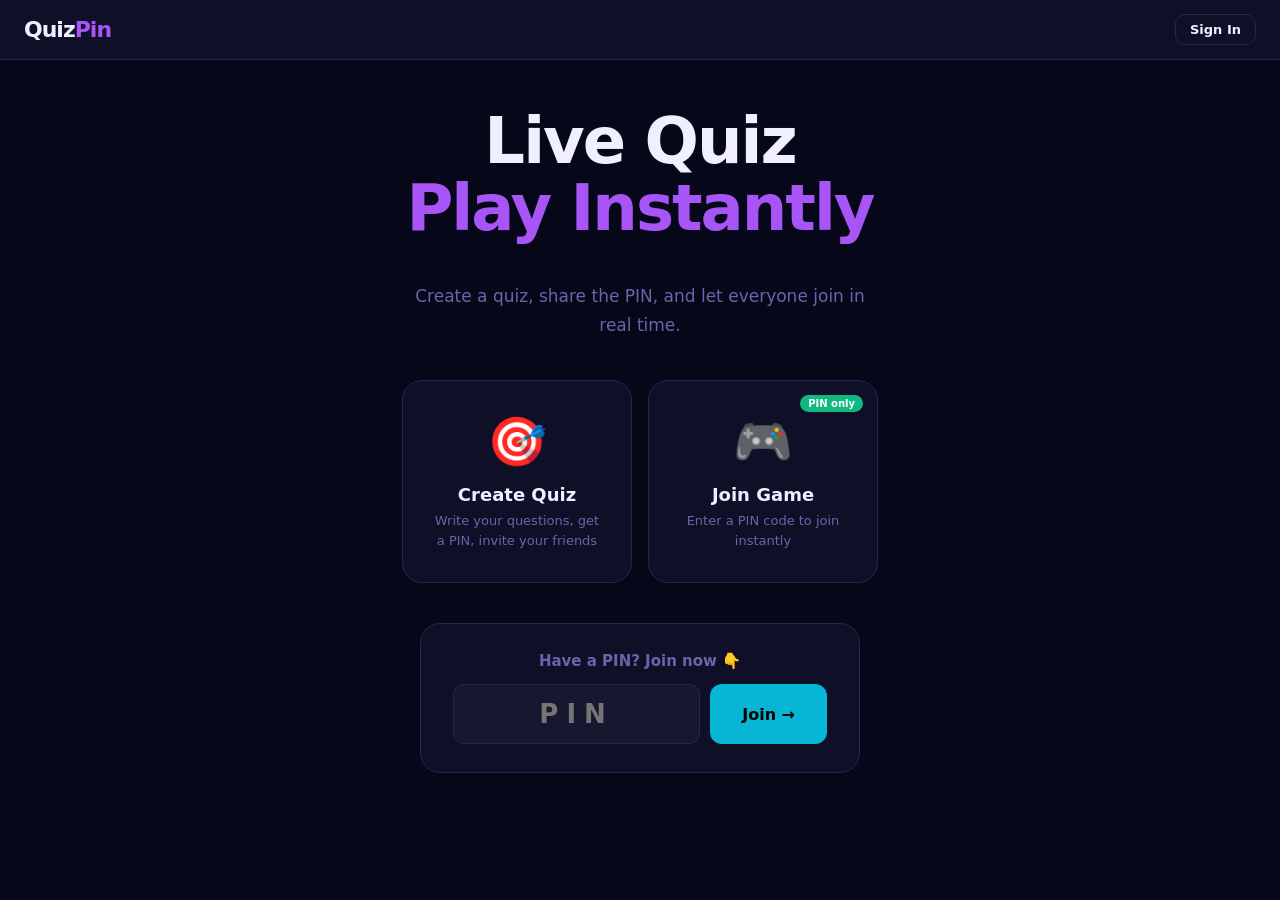
==== index.html @ a9f413bc "feat: setup initial demo structure" ====
<!DOCTYPE html>
<html lang="en">

<head>
  <meta charset="UTF-8">
  <meta name="viewport" content="width=device-width, initial-scale=1.0">
  <title>QuizPin – Real-Time Quiz</title>
  <link rel="stylesheet" href="css/style.css">
  <script src="https://www.gstatic.com/firebasejs/10.12.0/firebase-app-compat.js"></script>
  <script src="https://www.gstatic.com/firebasejs/10.12.0/firebase-auth-compat.js"></script>
  <script src="https://www.gstatic.com/firebasejs/10.12.0/firebase-firestore-compat.js"></script>
</head>

<body>

  <!-- Nav -->
  <nav>
    <div class="logo" onclick="showPage('page-home')">Quiz<span>Pin</span></div>
    <div class="nav-r" id="navr">
      <button class="btn bo bsm" onclick="openAuth()">Sign In</button>
    </div>
  </nav>

  <!-- Toast & Loading -->
  <div id="toast"></div>
  <div id="ld">
    <div class="sp"></div>
  </div>

  <!-- Auth Modal -->
  <div class="mbg" id="amod">
    <div class="modal">
      <button class="mx" onclick="closeAuth()">✕</button>
      <h2>Sign In</h2>
      <p class="msub">Sign in to save your quizzes</p>
      <div class="tabs">
        <button class="tab on" onclick="atab('l')">Login</button>
        <button class="tab" onclick="atab('r')">Register</button>
      </div>
      <div id="tl">
        <div class="field"><label>Email</label><input type="email" id="le" placeholder="you@example.com"></div>
        <div class="field"><label>Password</label><input type="password" id="lp" placeholder="••••••••"></div>
        <button class="btn bp bbl" style="margin-bottom:14px" onclick="doLogin()">Sign In</button>
        <div class="div">or</div>
        <button class="btn bgoog" onclick="doGoogle()">
          <img src="https://www.google.com/favicon.ico" alt="G"> Continue with Google
        </button>
      </div>
      <div id="tr" style="display:none">
        <div class="field"><label>Email</label><input type="email" id="re" placeholder="you@example.com"></div>
        <div class="field"><label>Password</label><input type="password" id="rp" placeholder="At least 6 characters">
        </div>
        <button class="btn bp bbl" style="margin-bottom:14px" onclick="doReg()">Create Account</button>
        <div class="div">or</div>
        <button class="btn bgoog" onclick="doGoogle()">
          <img src="https://www.google.com/favicon.ico" alt="G"> Continue with Google
        </button>
      </div>
    </div>
  </div>

  <!-- Pages injected here -->
  <div id="app-root"></div>

  <!-- JS (order matters) -->
  <script src="js/app.js"></script>
  <script src="js/create.js"></script>
  <script src="js/host.js"></script>
  <script src="js/play.js"></script>

  <script>
    const templates = ['home', 'create', 'host', 'play'];

    Promise.all(
      templates.map(t =>
        fetch(`templates/${t}.html`)
          .then(r => r.text())
          .catch(() => '')
      )
    ).then(htmls => {
      document.getElementById('app-root').innerHTML = htmls.join('\n');
      if (typeof addQ === 'function') addQ();
    });
  </script>

</body>

</html>
---- css/style.css ----
/* ═══════════════════════════════
   QuizPin – Global Styles
   ═══════════════════════════════ */

*,
*::before,
*::after {
    box-sizing: border-box;
    margin: 0;
    padding: 0;
}

:root {
    --bg: #07071a;
    --surf: #0f0f28;
    --surf2: #171730;
    --border: #252550;
    --accent: #7c3aed;
    --al: #a855f7;
    --cyan: #06b6d4;
    --green: #10b981;
    --red: #ef4444;
    --yellow: #f59e0b;
    --text: #f0efff;
    --muted: #6666aa;
    --r: 14px;
    --ca: #ef4444;
    --cb: #3b82f6;
    --cc: #10b981;
    --cd: #f59e0b;
}

body {
    font-family: 'Segoe UI', system-ui, sans-serif;
    background: var(--bg);
    color: var(--text);
    min-height: 100vh;
    display: flex;
    flex-direction: column;
}

.page {
    display: none;
    flex-direction: column;
    flex: 1;
    animation: fi .2s ease;
}

.page.active {
    display: flex;
}

@keyframes fi {
    from {
        opacity: 0;
        transform: translateY(6px);
    }

    to {
        opacity: 1;
        transform: translateY(0);
    }
}

nav {
    display: flex;
    align-items: center;
    justify-content: space-between;
    padding: 14px 24px;
    background: var(--surf);
    border-bottom: 1px solid var(--border);
    position: sticky;
    top: 0;
    z-index: 100;
}

.logo {
    font-size: 22px;
    font-weight: 900;
    letter-spacing: -1px;
    cursor: pointer;
}

.logo span {
    color: var(--al);
}

.nav-r {
    display: flex;
    gap: 10px;
    align-items: center;
}

.upill {
    font-size: 13px;
    color: var(--muted);
    background: var(--surf2);
    padding: 6px 14px;
    border-radius: 20px;
}

.btn {
    display: inline-flex;
    align-items: center;
    justify-content: center;
    gap: 6px;
    padding: 10px 20px;
    border-radius: 10px;
    border: none;
    cursor: pointer;
    font-size: 14px;
    font-weight: 700;
    transition: transform .1s, filter .15s;
    font-family: inherit;
}

.btn:hover {
    filter: brightness(1.13);
}

.btn:active {
    transform: scale(0.97);
}

.bp {
    background: var(--accent);
    color: #fff;
}

.bo {
    background: transparent;
    color: var(--text);
    border: 1.5px solid var(--border);
}

.bo:hover {
    border-color: var(--al);
    color: var(--al);
}

.bc {
    background: var(--cyan);
    color: #000;
}

.bg {
    background: var(--green);
    color: #fff;
}

.br {
    background: var(--red);
    color: #fff;
}

.blg {
    padding: 14px 32px;
    font-size: 16px;
    border-radius: 12px;
}

.bsm {
    padding: 7px 14px;
    font-size: 13px;
}

.bbl {
    width: 100%;
}

.field {
    margin-bottom: 16px;
}

.field label {
    display: block;
    font-size: 11px;
    color: var(--muted);
    margin-bottom: 6px;
    font-weight: 700;
    text-transform: uppercase;
    letter-spacing: .7px;
}

input[type=text],
input[type=email],
input[type=password],
textarea,
select {
    width: 100%;
    background: var(--surf2);
    border: 1.5px solid var(--border);
    color: var(--text);
    padding: 11px 14px;
    border-radius: 10px;
    font-size: 15px;
    font-family: inherit;
    outline: none;
    transition: border-color .2s;
}

input:focus,
textarea:focus,
select:focus {
    border-color: var(--al);
}

select option {
    background: var(--surf2);
}

.card {
    background: var(--surf);
    border: 1.5px solid var(--border);
    border-radius: var(--r);
    padding: 24px;
}

#toast {
    position: fixed;
    bottom: 28px;
    left: 50%;
    transform: translateX(-50%);
    background: var(--surf2);
    border: 1px solid var(--border);
    padding: 12px 24px;
    border-radius: 30px;
    font-size: 14px;
    font-weight: 600;
    opacity: 0;
    transition: opacity .3s;
    pointer-events: none;
    z-index: 999;
    white-space: nowrap;
}

#toast.show {
    opacity: 1;
}

#ld {
    position: fixed;
    inset: 0;
    background: rgba(7, 7, 26, .8);
    display: flex;
    align-items: center;
    justify-content: center;
    z-index: 500;
    opacity: 0;
    pointer-events: none;
    transition: opacity .25s;
}

#ld.show {
    opacity: 1;
    pointer-events: all;
}

.sp {
    width: 44px;
    height: 44px;
    border: 4px solid var(--border);
    border-top-color: var(--al);
    border-radius: 50%;
    animation: spin .7s linear infinite;
}

@keyframes spin {
    to {
        transform: rotate(360deg);
    }
}

#dbanner {
    background: #0d0d2a;
    border-bottom: 1px solid var(--border);
    padding: 8px 20px;
    text-align: center;
    font-size: 13px;
    color: var(--muted);
}

#dbanner strong {
    color: var(--yellow);
}

/* AUTH MODAL */
.mbg {
    position: fixed;
    inset: 0;
    background: rgba(0, 0, 0, .7);
    display: flex;
    align-items: center;
    justify-content: center;
    z-index: 200;
    opacity: 0;
    pointer-events: none;
    transition: opacity .2s;
    padding: 20px;
}

.mbg.show {
    opacity: 1;
    pointer-events: all;
}

.modal {
    background: var(--surf);
    border: 1.5px solid var(--border);
    border-radius: 20px;
    padding: 36px 32px;
    width: 100%;
    max-width: 400px;
    position: relative;
}

.mx {
    position: absolute;
    top: 16px;
    right: 16px;
    background: none;
    border: none;
    cursor: pointer;
    color: var(--muted);
    font-size: 20px;
}

.modal h2 {
    font-size: 22px;
    font-weight: 900;
    margin-bottom: 4px;
}

.msub {
    font-size: 13px;
    color: var(--muted);
    margin-bottom: 24px;
}

.tabs {
    display: flex;
    background: var(--surf2);
    border-radius: 10px;
    padding: 4px;
    margin-bottom: 24px;
    gap: 4px;
}

.tab {
    flex: 1;
    padding: 8px;
    border: none;
    background: none;
    color: var(--muted);
    font-weight: 700;
    font-size: 14px;
    cursor: pointer;
    border-radius: 8px;
    transition: all .2s;
    font-family: inherit;
}

.tab.on {
    background: var(--accent);
    color: #fff;
}

.div {
    text-align: center;
    font-size: 12px;
    color: var(--muted);
    margin: 14px 0;
    position: relative;
}

.div::before,
.div::after {
    content: '';
    position: absolute;
    top: 50%;
    width: 44%;
    height: 1px;
    background: var(--border);
}

.div::before {
    left: 0;
}

.div::after {
    right: 0;
}

.bgoog {
    width: 100%;
    background: #fff;
    color: #222;
    gap: 8px;
    font-size: 14px;
}

.bgoog img {
    width: 18px;
    height: 18px;
}

/* HOME */
#page-home .hero {
    flex: 1;
    display: flex;
    flex-direction: column;
    align-items: center;
    justify-content: center;
    gap: 40px;
    padding: 48px 20px;
    text-align: center;
}

.htitle {
    font-size: clamp(36px, 7vw, 64px);
    font-weight: 900;
    line-height: 1.05;
    letter-spacing: -2px;
}

.htitle em {
    color: var(--al);
    font-style: normal;
}

.hsub {
    font-size: 17px;
    color: var(--muted);
    max-width: 480px;
    line-height: 1.7;
}

.hcards {
    display: flex;
    gap: 16px;
    flex-wrap: wrap;
    justify-content: center;
}

.hcard {
    background: var(--surf);
    border: 1.5px solid var(--border);
    border-radius: 20px;
    padding: 32px 28px;
    width: 230px;
    cursor: pointer;
    transition: border-color .2s, transform .2s;
    text-align: center;
    position: relative;
}

.hcard:hover {
    border-color: var(--al);
    transform: translateY(-6px);
}

.hcard .ico {
    font-size: 48px;
    margin-bottom: 14px;
    display: block;
}

.hcard h3 {
    font-size: 18px;
    font-weight: 800;
    margin-bottom: 6px;
}

.hcard p {
    font-size: 13px;
    color: var(--muted);
    line-height: 1.5;
}

.hcard .badge {
    position: absolute;
    top: 14px;
    right: 14px;
    background: var(--green);
    color: #fff;
    font-size: 10px;
    font-weight: 800;
    padding: 3px 8px;
    border-radius: 20px;
}

.jbox {
    background: var(--surf);
    border: 1.5px solid var(--border);
    border-radius: 20px;
    padding: 28px 32px;
    display: flex;
    flex-direction: column;
    align-items: center;
    gap: 14px;
    width: 100%;
    max-width: 440px;
}

.jbox h3 {
    font-size: 15px;
    font-weight: 700;
    color: var(--muted);
}

.jrow {
    display: flex;
    gap: 10px;
    width: 100%;
}

.pinbig {
    flex: 1;
    font-size: 26px !important;
    letter-spacing: 8px !important;
    text-align: center !important;
    font-weight: 900 !important;
    padding: 14px !important;
}

/* CREATE */
#page-create .wrap {
    max-width: 780px;
    margin: 0 auto;
    width: 100%;
    padding: 36px 20px;
    flex: 1;
}

.ph {
    margin-bottom: 28px;
}

.ph h2 {
    font-size: 28px;
    font-weight: 900;
    margin-bottom: 4px;
}

.ph p {
    font-size: 14px;
    color: var(--muted);
}

.qmeta {
    background: var(--surf);
    border: 1.5px solid var(--border);
    border-radius: var(--r);
    padding: 20px;
    margin-bottom: 24px;
}

.qcard {
    background: var(--surf);
    border: 1.5px solid var(--border);
    border-radius: var(--r);
    padding: 20px;
    margin-bottom: 14px;
    transition: border-color .2s;
}

.qcard:focus-within {
    border-color: var(--accent);
}

.qhdr {
    display: flex;
    align-items: center;
    gap: 10px;
    margin-bottom: 14px;
}

.qnum {
    background: var(--accent);
    color: #fff;
    font-size: 12px;
    font-weight: 800;
    padding: 4px 10px;
    border-radius: 20px;
    flex-shrink: 0;
}

.qtinp {
    flex: 1;
    font-weight: 700;
    font-size: 15px;
}

.qdel {
    margin-left: auto;
    background: none;
    border: 1px solid var(--border);
    color: var(--muted);
    padding: 5px 10px;
    border-radius: 8px;
    cursor: pointer;
    font-size: 13px;
    font-family: inherit;
    transition: all .2s;
}

.qdel:hover {
    border-color: var(--red);
    color: var(--red);
}

.ogrid {
    display: grid;
    grid-template-columns: 1fr 1fr;
    gap: 10px;
    margin-bottom: 10px;
}

.orow {
    display: flex;
    align-items: center;
    gap: 8px;
}

.odot {
    width: 10px;
    height: 10px;
    border-radius: 50%;
    flex-shrink: 0;
}

.orow input[type=text] {
    flex: 1;
    font-size: 14px;
    padding: 9px 12px;
}

.orow input[type=radio] {
    width: 17px;
    height: 17px;
    accent-color: var(--green);
    cursor: pointer;
    flex-shrink: 0;
}

.qfoot {
    display: flex;
    align-items: center;
    gap: 12px;
    margin-top: 10px;
}

.qfoot label {
    font-size: 11px;
    color: var(--muted);
    font-weight: 700;
    text-transform: uppercase;
    letter-spacing: .5px;
    white-space: nowrap;
}

.qfoot select {
    width: auto;
    flex: 1;
    font-size: 13px;
    padding: 7px 10px;
}

.hint {
    font-size: 11px;
    color: var(--muted);
    margin-left: auto;
}

.addq {
    width: 100%;
    padding: 16px;
    border-radius: var(--r);
    border: 2px dashed var(--border);
    background: none;
    color: var(--muted);
    font-size: 15px;
    font-weight: 700;
    cursor: pointer;
    margin-bottom: 24px;
    transition: border-color .2s, color .2s;
    font-family: inherit;
}

.addq:hover {
    border-color: var(--al);
    color: var(--al);
}

.abar {
    display: flex;
    gap: 12px;
    justify-content: flex-end;
    padding-top: 20px;
    border-top: 1px solid var(--border);
    flex-wrap: wrap;
}

/* HOST */
#page-host .wrap {
    flex: 1;
    display: flex;
    flex-direction: column;
    align-items: center;
    padding: 32px 20px;
    gap: 24px;
}

.hv {
    width: 100%;
    max-width: 720px;
    display: none;
    flex-direction: column;
    align-items: center;
    gap: 20px;
}

.hv.on {
    display: flex;
}

.pinbox {
    background: var(--surf);
    border: 2px solid var(--cyan);
    border-radius: 22px;
    padding: 32px 52px;
    text-align: center;
}

.pinlbl {
    font-size: 11px;
    text-transform: uppercase;
    letter-spacing: 2.5px;
    color: var(--muted);
    margin-bottom: 8px;
}

.pinnum {
    font-size: 72px;
    font-weight: 900;
    letter-spacing: 12px;
    color: var(--cyan);
    line-height: 1;
}

.pinhint {
    font-size: 13px;
    color: var(--muted);
    margin-top: 8px;
}

.pbox {
    width: 100%;
    background: var(--surf);
    border: 1.5px solid var(--border);
    border-radius: var(--r);
    padding: 20px 24px;
}

.pbox h3 {
    font-size: 14px;
    color: var(--muted);
    margin-bottom: 12px;
    font-weight: 700;
}

.chips {
    display: flex;
    flex-wrap: wrap;
    gap: 8px;
    min-height: 40px;
}

.chip {
    background: var(--surf2);
    border: 1px solid var(--border);
    padding: 7px 16px;
    border-radius: 20px;
    font-size: 14px;
    font-weight: 700;
    animation: pop .2s ease;
}

@keyframes pop {
    from {
        transform: scale(0);
        opacity: 0;
    }

    to {
        transform: scale(1);
        opacity: 1;
    }
}

.hbtns {
    display: flex;
    gap: 12px;
    flex-wrap: wrap;
    justify-content: center;
}

.qprog {
    font-size: 14px;
    color: var(--muted);
    font-weight: 700;
}

.qc {
    width: 100%;
    background: var(--surf);
    border-radius: 18px;
    padding: 28px;
    text-align: center;
}

.qc h2 {
    font-size: clamp(18px, 3vw, 24px);
    font-weight: 800;
    margin-bottom: 22px;
    line-height: 1.4;
}

.hogrid {
    display: grid;
    grid-template-columns: 1fr 1fr;
    gap: 12px;
}

.hopt {
    display: flex;
    align-items: center;
    gap: 12px;
    padding: 18px;
    border-radius: 12px;
    color: #fff;
    font-size: 16px;
    font-weight: 800;
}

.osh {
    font-size: 20px;
}

.trow {
    width: 100%;
    display: flex;
    align-items: center;
    gap: 14px;
}

.tnum {
    font-size: 36px;
    font-weight: 900;
    color: var(--al);
    min-width: 52px;
    text-align: center;
}

.ttrack {
    flex: 1;
    height: 8px;
    background: var(--border);
    border-radius: 4px;
    overflow: hidden;
}

.tfill {
    height: 100%;
    background: var(--al);
    transition: width 1s linear;
    border-radius: 4px;
}

.acnt {
    font-size: 15px;
    color: var(--muted);
    font-weight: 700;
    min-width: 80px;
    text-align: right;
}

.rvgrid {
    display: grid;
    grid-template-columns: 1fr 1fr;
    gap: 12px;
    width: 100%;
}

.rvopt {
    padding: 18px;
    border-radius: 12px;
    color: #fff;
    font-size: 15px;
    font-weight: 800;
    opacity: .35;
    transition: opacity .4s;
    position: relative;
    overflow: hidden;
    display: flex;
    align-items: center;
    gap: 10px;
}

.rvopt.ok {
    opacity: 1;
    box-shadow: 0 0 0 3px var(--green);
}

.rvbar {
    position: absolute;
    bottom: 0;
    left: 0;
    height: 5px;
    background: rgba(255, 255, 255, .35);
    transition: width .6s ease;
}

.rvcnt {
    margin-left: auto;
    font-size: 13px;
    background: rgba(0, 0, 0, .2);
    padding: 3px 8px;
    border-radius: 10px;
}

.lb {
    width: 100%;
}

.lbrow {
    display: flex;
    align-items: center;
    gap: 12px;
    padding: 12px 16px;
    border-radius: 10px;
    margin-bottom: 8px;
    background: var(--surf);
    border: 1px solid var(--border);
}

.lbm {
    font-size: 20px;
    width: 32px;
    text-align: center;
}

.lbn {
    flex: 1;
    font-weight: 700;
    font-size: 15px;
}

.lbp {
    font-weight: 900;
    color: var(--cyan);
    font-size: 17px;
}

.fcrd {
    width: 100%;
    background: var(--surf);
    border-radius: 20px;
    padding: 36px;
    text-align: center;
}

.fcrd .tr {
    font-size: 64px;
    margin-bottom: 12px;
}

.fcrd h2 {
    font-size: 28px;
    font-weight: 900;
    margin-bottom: 6px;
}

.fcrd .fs {
    color: var(--muted);
    font-size: 14px;
    margin-bottom: 24px;
}

/* PLAY */
#page-play .wrap {
    flex: 1;
    display: flex;
    flex-direction: column;
    align-items: center;
    justify-content: center;
    padding: 24px 16px;
    gap: 20px;
}

.pv {
    width: 100%;
    max-width: 520px;
    display: none;
    flex-direction: column;
    align-items: center;
    gap: 16px;
}

.pv.on {
    display: flex;
}

.jcard {
    width: 100%;
}

.jcard h2 {
    font-size: 26px;
    font-weight: 900;
    margin-bottom: 4px;
}

.jcard p {
    color: var(--muted);
    font-size: 14px;
    margin-bottom: 24px;
}

.pinlg {
    font-size: 26px !important;
    letter-spacing: 8px !important;
    text-align: center !important;
    font-weight: 900 !important;
    padding: 14px !important;
}

.pwait {
    text-align: center;
    width: 100%;
    padding: 40px;
}

.pwait .bi {
    font-size: 56px;
    margin-bottom: 14px;
    display: block;
    animation: fl 2s ease-in-out infinite;
}

@keyframes fl {

    0%,
    100% {
        transform: translateY(0);
    }

    50% {
        transform: translateY(-8px);
    }
}

.pwait h2 {
    font-size: 22px;
    font-weight: 800;
    margin-bottom: 6px;
}

.pwait p {
    color: var(--muted);
    font-size: 14px;
}

.pnl {
    font-size: 13px;
    color: var(--al);
    margin-top: 12px;
    font-weight: 700;
}

.ptimer {
    font-size: 52px;
    font-weight: 900;
    color: var(--al);
}

.pqt {
    font-size: clamp(18px, 4vw, 24px);
    font-weight: 800;
    text-align: center;
    line-height: 1.4;
    max-width: 480px;
}

.pogrid {
    display: grid;
    grid-template-columns: 1fr 1fr;
    gap: 12px;
    width: 100%;
}

.popt {
    padding: 22px 14px;
    border-radius: 14px;
    border: none;
    color: #fff;
    font-size: clamp(14px, 3vw, 17px);
    font-weight: 800;
    cursor: pointer;
    text-align: center;
    transition: transform .1s, filter .15s, box-shadow .2s;
    display: flex;
    align-items: center;
    justify-content: center;
    gap: 8px;
    min-height: 80px;
    font-family: inherit;
}

.popt:hover:not(:disabled) {
    filter: brightness(1.15);
    transform: scale(1.03);
}

.popt:active:not(:disabled) {
    transform: scale(0.97);
}

.popt:disabled {
    cursor: not-allowed;
    filter: none;
    transform: none;
}

.popt.sel {
    box-shadow: 0 0 0 4px #fff, 0 0 20px rgba(255, 255, 255, .2);
}

.presult {
    text-align: center;
    width: 100%;
    padding: 36px;
}

.remi {
    font-size: 56px;
    margin-bottom: 8px;
}

.rlbl {
    font-size: 24px;
    font-weight: 800;
    margin-bottom: 4px;
}

.ptsbig {
    font-size: 56px;
    font-weight: 900;
    animation: pop .4s ease;
}

.ptsbig.c {
    color: var(--green);
}

.ptsbig.w {
    color: var(--red);
}

.ranktext {
    font-size: 15px;
    color: var(--muted);
    margin-top: 8px;
}

.wnext {
    font-size: 13px;
    color: var(--muted);
    margin-top: 16px;
    animation: pu 1.5s ease-in-out infinite;
}

@keyframes pu {

    0%,
    100% {
        opacity: 1;
    }

    50% {
        opacity: .3;
    }
}

.pfinal {
    text-align: center;
    width: 100%;
    padding: 40px;
}

.pfinal .tr {
    font-size: 72px;
    margin-bottom: 12px;
}

.pfinal h2 {
    font-size: 26px;
    font-weight: 900;
    margin-bottom: 4px;
}

.tscore {
    font-size: 64px;
    font-weight: 900;
    color: var(--cyan);
    line-height: 1;
    margin: 8px 0;
}

.rfinal {
    font-size: 16px;
    color: var(--muted);
}
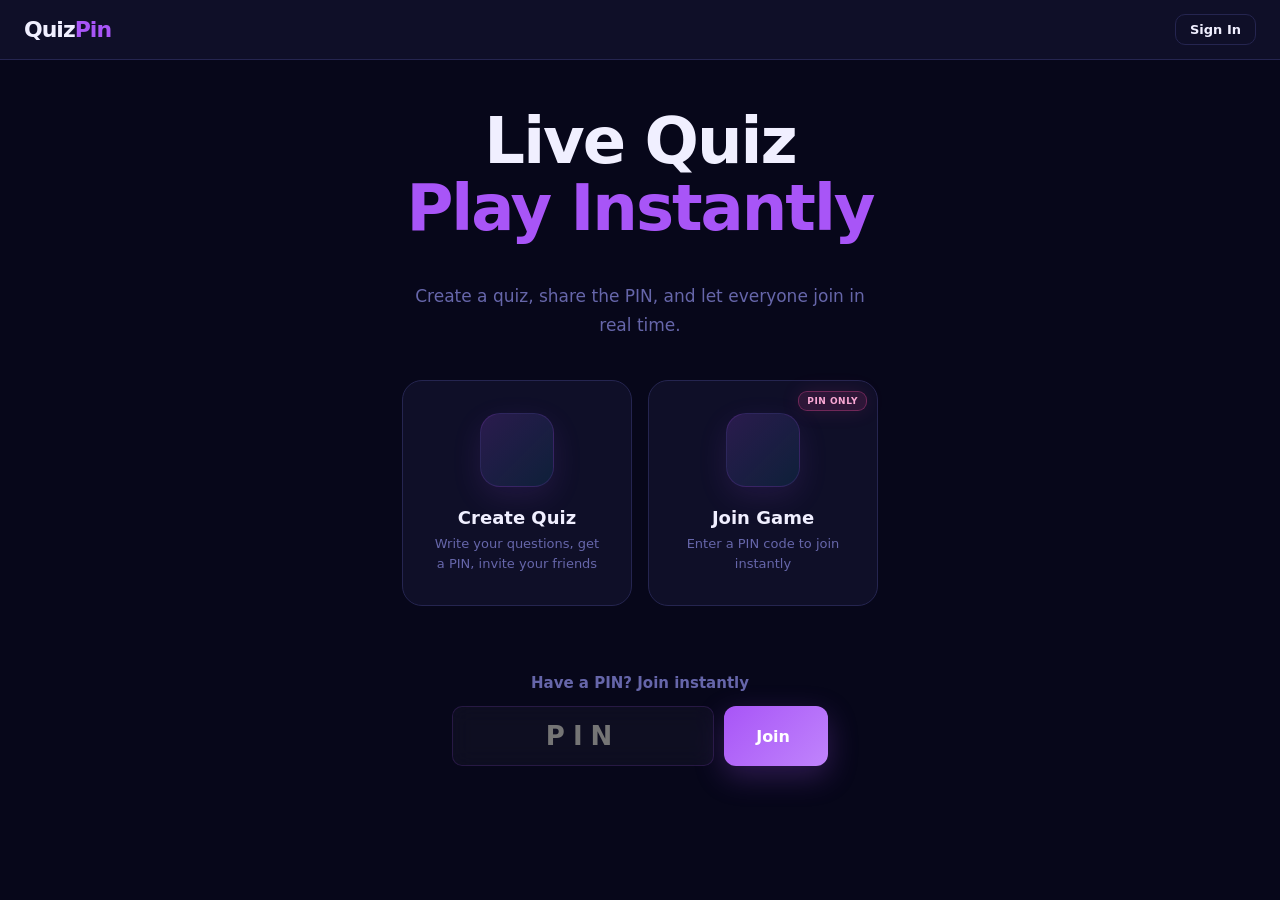
==== commit 8fdaff10: "improve home page UI with modern icon system and glassmorphism styling." ====
--- a/index.html
+++ b/index.html
@@ -9,6 +9,9 @@
   <script src="https://www.gstatic.com/firebasejs/10.12.0/firebase-app-compat.js"></script>
   <script src="https://www.gstatic.com/firebasejs/10.12.0/firebase-auth-compat.js"></script>
   <script src="https://www.gstatic.com/firebasejs/10.12.0/firebase-firestore-compat.js"></script>
+  <script src="https://cdnjs.cloudflare.com/ajax/libs/qrcodejs/1.0.0/qrcode.min.js"></script>
+  <!-- Phosphor Icons -->
+  <script src="https://unpkg.com/@phosphor-icons/web"></script>
 </head>
 
 <body>
@@ -67,9 +70,10 @@
   <script src="js/create.js"></script>
   <script src="js/host.js"></script>
   <script src="js/play.js"></script>
+  <script src="js/library.js"></script>
 
   <script>
-    const templates = ['home', 'create', 'host', 'play'];
+    const templates = ['home', 'create', 'host', 'play', 'library'];
 
     Promise.all(
       templates.map(t =>
@@ -79,7 +83,6 @@
       )
     ).then(htmls => {
       document.getElementById('app-root').innerHTML = htmls.join('\n');
-      if (typeof addQ === 'function') addQ();
     });
   </script>
 
--- a/css/style.css
+++ b/css/style.css
@@ -1,1223 +1,65 @@
-/* ═══════════════════════════════
-   QuizPin – Global Styles
-   ═══════════════════════════════ */
+/* ═══════════════════════════════════════════════════════
+   QuizPin — Main Stylesheet Loader
+   File: css/style.css
+   ═══════════════════════════════════════════════════════
 
-*,
-*::before,
-*::after {
-    box-sizing: border-box;
-    margin: 0;
-    padding: 0;
-}
+   PURPOSE
+   -------
+   Central stylesheet loader for the application.
 
-:root {
-    --bg: #07071a;
-    --surf: #0f0f28;
-    --surf2: #171730;
-    --border: #252550;
-    --accent: #7c3aed;
-    --al: #a855f7;
-    --cyan: #06b6d4;
-    --green: #10b981;
-    --red: #ef4444;
-    --yellow: #f59e0b;
-    --text: #f0efff;
-    --muted: #6666aa;
-    --r: 14px;
-    --ca: #ef4444;
-    --cb: #3b82f6;
-    --cc: #10b981;
-    --cd: #f59e0b;
-}
+   This file imports:
+   - Base styles
+   - Design variables
+   - Shared components
+   - Page-specific styles
 
-body {
-    font-family: 'Segoe UI', system-ui, sans-serif;
-    background: var(--bg);
-    color: var(--text);
-    min-height: 100vh;
-    display: flex;
-    flex-direction: column;
-}
+   ARCHITECTURE
+   ------------
+   css/
+   ├── base/
+   ├── components/
+   ├── pages/
+   └── style.css
 
-.page {
-    display: none;
-    flex-direction: column;
-    flex: 1;
-    animation: fi .2s ease;
-}
+   IMPORTANT
+   ---------
+   - Do NOT write direct CSS here.
+   - Keep this file import-only.
+   - Import order matters.
 
-.page.active {
-    display: flex;
-}
+   RESPONSIVE
+   ----------
+   All imported files are responsive-safe.
+   ═══════════════════════════════════════════════════════ */
 
-@keyframes fi {
-    from {
-        opacity: 0;
-        transform: translateY(6px);
-    }
 
-    to {
-        opacity: 1;
-        transform: translateY(0);
-    }
-}
+/* ======================================================
+   BASE
+   ====================================================== */
 
-nav {
-    display: flex;
-    align-items: center;
-    justify-content: space-between;
-    padding: 14px 24px;
-    background: var(--surf);
-    border-bottom: 1px solid var(--border);
-    position: sticky;
-    top: 0;
-    z-index: 100;
-}
+@import url('./base/reset.css');
+@import url('./base/variables.css');
+@import url('./base/global.css');
 
-.logo {
-    font-size: 22px;
-    font-weight: 900;
-    letter-spacing: -1px;
-    cursor: pointer;
-}
 
-.logo span {
-    color: var(--al);
-}
+/* ======================================================
+   COMPONENTS
+   ====================================================== */
 
-.nav-r {
-    display: flex;
-    gap: 10px;
-    align-items: center;
-}
+@import url('./components/navbar.css');
+@import url('./components/buttons.css');
+@import url('./components/forms.css');
+@import url('./components/cards.css');
+@import url('./components/modal.css');
+@import url('./components/leaderboard.css');
 
-.upill {
-    font-size: 13px;
-    color: var(--muted);
-    background: var(--surf2);
-    padding: 6px 14px;
-    border-radius: 20px;
-}
 
-.btn {
-    display: inline-flex;
-    align-items: center;
-    justify-content: center;
-    gap: 6px;
-    padding: 10px 20px;
-    border-radius: 10px;
-    border: none;
-    cursor: pointer;
-    font-size: 14px;
-    font-weight: 700;
-    transition: transform .1s, filter .15s;
-    font-family: inherit;
-}
+/* ======================================================
+   PAGES
+   ====================================================== */
 
-.btn:hover {
-    filter: brightness(1.13);
-}
-
-.btn:active {
-    transform: scale(0.97);
-}
-
-.bp {
-    background: var(--accent);
-    color: #fff;
-}
-
-.bo {
-    background: transparent;
-    color: var(--text);
-    border: 1.5px solid var(--border);
-}
-
-.bo:hover {
-    border-color: var(--al);
-    color: var(--al);
-}
-
-.bc {
-    background: var(--cyan);
-    color: #000;
-}
-
-.bg {
-    background: var(--green);
-    color: #fff;
-}
-
-.br {
-    background: var(--red);
-    color: #fff;
-}
-
-.blg {
-    padding: 14px 32px;
-    font-size: 16px;
-    border-radius: 12px;
-}
-
-.bsm {
-    padding: 7px 14px;
-    font-size: 13px;
-}
-
-.bbl {
-    width: 100%;
-}
-
-.field {
-    margin-bottom: 16px;
-}
-
-.field label {
-    display: block;
-    font-size: 11px;
-    color: var(--muted);
-    margin-bottom: 6px;
-    font-weight: 700;
-    text-transform: uppercase;
-    letter-spacing: .7px;
-}
-
-input[type=text],
-input[type=email],
-input[type=password],
-textarea,
-select {
-    width: 100%;
-    background: var(--surf2);
-    border: 1.5px solid var(--border);
-    color: var(--text);
-    padding: 11px 14px;
-    border-radius: 10px;
-    font-size: 15px;
-    font-family: inherit;
-    outline: none;
-    transition: border-color .2s;
-}
-
-input:focus,
-textarea:focus,
-select:focus {
-    border-color: var(--al);
-}
-
-select option {
-    background: var(--surf2);
-}
-
-.card {
-    background: var(--surf);
-    border: 1.5px solid var(--border);
-    border-radius: var(--r);
-    padding: 24px;
-}
-
-#toast {
-    position: fixed;
-    bottom: 28px;
-    left: 50%;
-    transform: translateX(-50%);
-    background: var(--surf2);
-    border: 1px solid var(--border);
-    padding: 12px 24px;
-    border-radius: 30px;
-    font-size: 14px;
-    font-weight: 600;
-    opacity: 0;
-    transition: opacity .3s;
-    pointer-events: none;
-    z-index: 999;
-    white-space: nowrap;
-}
-
-#toast.show {
-    opacity: 1;
-}
-
-#ld {
-    position: fixed;
-    inset: 0;
-    background: rgba(7, 7, 26, .8);
-    display: flex;
-    align-items: center;
-    justify-content: center;
-    z-index: 500;
-    opacity: 0;
-    pointer-events: none;
-    transition: opacity .25s;
-}
-
-#ld.show {
-    opacity: 1;
-    pointer-events: all;
-}
-
-.sp {
-    width: 44px;
-    height: 44px;
-    border: 4px solid var(--border);
-    border-top-color: var(--al);
-    border-radius: 50%;
-    animation: spin .7s linear infinite;
-}
-
-@keyframes spin {
-    to {
-        transform: rotate(360deg);
-    }
-}
-
-#dbanner {
-    background: #0d0d2a;
-    border-bottom: 1px solid var(--border);
-    padding: 8px 20px;
-    text-align: center;
-    font-size: 13px;
-    color: var(--muted);
-}
-
-#dbanner strong {
-    color: var(--yellow);
-}
-
-/* AUTH MODAL */
-.mbg {
-    position: fixed;
-    inset: 0;
-    background: rgba(0, 0, 0, .7);
-    display: flex;
-    align-items: center;
-    justify-content: center;
-    z-index: 200;
-    opacity: 0;
-    pointer-events: none;
-    transition: opacity .2s;
-    padding: 20px;
-}
-
-.mbg.show {
-    opacity: 1;
-    pointer-events: all;
-}
-
-.modal {
-    background: var(--surf);
-    border: 1.5px solid var(--border);
-    border-radius: 20px;
-    padding: 36px 32px;
-    width: 100%;
-    max-width: 400px;
-    position: relative;
-}
-
-.mx {
-    position: absolute;
-    top: 16px;
-    right: 16px;
-    background: none;
-    border: none;
-    cursor: pointer;
-    color: var(--muted);
-    font-size: 20px;
-}
-
-.modal h2 {
-    font-size: 22px;
-    font-weight: 900;
-    margin-bottom: 4px;
-}
-
-.msub {
-    font-size: 13px;
-    color: var(--muted);
-    margin-bottom: 24px;
-}
-
-.tabs {
-    display: flex;
-    background: var(--surf2);
-    border-radius: 10px;
-    padding: 4px;
-    margin-bottom: 24px;
-    gap: 4px;
-}
-
-.tab {
-    flex: 1;
-    padding: 8px;
-    border: none;
-    background: none;
-    color: var(--muted);
-    font-weight: 700;
-    font-size: 14px;
-    cursor: pointer;
-    border-radius: 8px;
-    transition: all .2s;
-    font-family: inherit;
-}
-
-.tab.on {
-    background: var(--accent);
-    color: #fff;
-}
-
-.div {
-    text-align: center;
-    font-size: 12px;
-    color: var(--muted);
-    margin: 14px 0;
-    position: relative;
-}
-
-.div::before,
-.div::after {
-    content: '';
-    position: absolute;
-    top: 50%;
-    width: 44%;
-    height: 1px;
-    background: var(--border);
-}
-
-.div::before {
-    left: 0;
-}
-
-.div::after {
-    right: 0;
-}
-
-.bgoog {
-    width: 100%;
-    background: #fff;
-    color: #222;
-    gap: 8px;
-    font-size: 14px;
-}
-
-.bgoog img {
-    width: 18px;
-    height: 18px;
-}
-
-/* HOME */
-#page-home .hero {
-    flex: 1;
-    display: flex;
-    flex-direction: column;
-    align-items: center;
-    justify-content: center;
-    gap: 40px;
-    padding: 48px 20px;
-    text-align: center;
-}
-
-.htitle {
-    font-size: clamp(36px, 7vw, 64px);
-    font-weight: 900;
-    line-height: 1.05;
-    letter-spacing: -2px;
-}
-
-.htitle em {
-    color: var(--al);
-    font-style: normal;
-}
-
-.hsub {
-    font-size: 17px;
-    color: var(--muted);
-    max-width: 480px;
-    line-height: 1.7;
-}
-
-.hcards {
-    display: flex;
-    gap: 16px;
-    flex-wrap: wrap;
-    justify-content: center;
-}
-
-.hcard {
-    background: var(--surf);
-    border: 1.5px solid var(--border);
-    border-radius: 20px;
-    padding: 32px 28px;
-    width: 230px;
-    cursor: pointer;
-    transition: border-color .2s, transform .2s;
-    text-align: center;
-    position: relative;
-}
-
-.hcard:hover {
-    border-color: var(--al);
-    transform: translateY(-6px);
-}
-
-.hcard .ico {
-    font-size: 48px;
-    margin-bottom: 14px;
-    display: block;
-}
-
-.hcard h3 {
-    font-size: 18px;
-    font-weight: 800;
-    margin-bottom: 6px;
-}
-
-.hcard p {
-    font-size: 13px;
-    color: var(--muted);
-    line-height: 1.5;
-}
-
-.hcard .badge {
-    position: absolute;
-    top: 14px;
-    right: 14px;
-    background: var(--green);
-    color: #fff;
-    font-size: 10px;
-    font-weight: 800;
-    padding: 3px 8px;
-    border-radius: 20px;
-}
-
-.jbox {
-    background: var(--surf);
-    border: 1.5px solid var(--border);
-    border-radius: 20px;
-    padding: 28px 32px;
-    display: flex;
-    flex-direction: column;
-    align-items: center;
-    gap: 14px;
-    width: 100%;
-    max-width: 440px;
-}
-
-.jbox h3 {
-    font-size: 15px;
-    font-weight: 700;
-    color: var(--muted);
-}
-
-.jrow {
-    display: flex;
-    gap: 10px;
-    width: 100%;
-}
-
-.pinbig {
-    flex: 1;
-    font-size: 26px !important;
-    letter-spacing: 8px !important;
-    text-align: center !important;
-    font-weight: 900 !important;
-    padding: 14px !important;
-}
-
-/* CREATE */
-#page-create .wrap {
-    max-width: 780px;
-    margin: 0 auto;
-    width: 100%;
-    padding: 36px 20px;
-    flex: 1;
-}
-
-.ph {
-    margin-bottom: 28px;
-}
-
-.ph h2 {
-    font-size: 28px;
-    font-weight: 900;
-    margin-bottom: 4px;
-}
-
-.ph p {
-    font-size: 14px;
-    color: var(--muted);
-}
-
-.qmeta {
-    background: var(--surf);
-    border: 1.5px solid var(--border);
-    border-radius: var(--r);
-    padding: 20px;
-    margin-bottom: 24px;
-}
-
-.qcard {
-    background: var(--surf);
-    border: 1.5px solid var(--border);
-    border-radius: var(--r);
-    padding: 20px;
-    margin-bottom: 14px;
-    transition: border-color .2s;
-}
-
-.qcard:focus-within {
-    border-color: var(--accent);
-}
-
-.qhdr {
-    display: flex;
-    align-items: center;
-    gap: 10px;
-    margin-bottom: 14px;
-}
-
-.qnum {
-    background: var(--accent);
-    color: #fff;
-    font-size: 12px;
-    font-weight: 800;
-    padding: 4px 10px;
-    border-radius: 20px;
-    flex-shrink: 0;
-}
-
-.qtinp {
-    flex: 1;
-    font-weight: 700;
-    font-size: 15px;
-}
-
-.qdel {
-    margin-left: auto;
-    background: none;
-    border: 1px solid var(--border);
-    color: var(--muted);
-    padding: 5px 10px;
-    border-radius: 8px;
-    cursor: pointer;
-    font-size: 13px;
-    font-family: inherit;
-    transition: all .2s;
-}
-
-.qdel:hover {
-    border-color: var(--red);
-    color: var(--red);
-}
-
-.ogrid {
-    display: grid;
-    grid-template-columns: 1fr 1fr;
-    gap: 10px;
-    margin-bottom: 10px;
-}
-
-.orow {
-    display: flex;
-    align-items: center;
-    gap: 8px;
-}
-
-.odot {
-    width: 10px;
-    height: 10px;
-    border-radius: 50%;
-    flex-shrink: 0;
-}
-
-.orow input[type=text] {
-    flex: 1;
-    font-size: 14px;
-    padding: 9px 12px;
-}
-
-.orow input[type=radio] {
-    width: 17px;
-    height: 17px;
-    accent-color: var(--green);
-    cursor: pointer;
-    flex-shrink: 0;
-}
-
-.qfoot {
-    display: flex;
-    align-items: center;
-    gap: 12px;
-    margin-top: 10px;
-}
-
-.qfoot label {
-    font-size: 11px;
-    color: var(--muted);
-    font-weight: 700;
-    text-transform: uppercase;
-    letter-spacing: .5px;
-    white-space: nowrap;
-}
-
-.qfoot select {
-    width: auto;
-    flex: 1;
-    font-size: 13px;
-    padding: 7px 10px;
-}
-
-.hint {
-    font-size: 11px;
-    color: var(--muted);
-    margin-left: auto;
-}
-
-.addq {
-    width: 100%;
-    padding: 16px;
-    border-radius: var(--r);
-    border: 2px dashed var(--border);
-    background: none;
-    color: var(--muted);
-    font-size: 15px;
-    font-weight: 700;
-    cursor: pointer;
-    margin-bottom: 24px;
-    transition: border-color .2s, color .2s;
-    font-family: inherit;
-}
-
-.addq:hover {
-    border-color: var(--al);
-    color: var(--al);
-}
-
-.abar {
-    display: flex;
-    gap: 12px;
-    justify-content: flex-end;
-    padding-top: 20px;
-    border-top: 1px solid var(--border);
-    flex-wrap: wrap;
-}
-
-/* HOST */
-#page-host .wrap {
-    flex: 1;
-    display: flex;
-    flex-direction: column;
-    align-items: center;
-    padding: 32px 20px;
-    gap: 24px;
-}
-
-.hv {
-    width: 100%;
-    max-width: 720px;
-    display: none;
-    flex-direction: column;
-    align-items: center;
-    gap: 20px;
-}
-
-.hv.on {
-    display: flex;
-}
-
-.pinbox {
-    background: var(--surf);
-    border: 2px solid var(--cyan);
-    border-radius: 22px;
-    padding: 32px 52px;
-    text-align: center;
-}
-
-.pinlbl {
-    font-size: 11px;
-    text-transform: uppercase;
-    letter-spacing: 2.5px;
-    color: var(--muted);
-    margin-bottom: 8px;
-}
-
-.pinnum {
-    font-size: 72px;
-    font-weight: 900;
-    letter-spacing: 12px;
-    color: var(--cyan);
-    line-height: 1;
-}
-
-.pinhint {
-    font-size: 13px;
-    color: var(--muted);
-    margin-top: 8px;
-}
-
-.pbox {
-    width: 100%;
-    background: var(--surf);
-    border: 1.5px solid var(--border);
-    border-radius: var(--r);
-    padding: 20px 24px;
-}
-
-.pbox h3 {
-    font-size: 14px;
-    color: var(--muted);
-    margin-bottom: 12px;
-    font-weight: 700;
-}
-
-.chips {
-    display: flex;
-    flex-wrap: wrap;
-    gap: 8px;
-    min-height: 40px;
-}
-
-.chip {
-    background: var(--surf2);
-    border: 1px solid var(--border);
-    padding: 7px 16px;
-    border-radius: 20px;
-    font-size: 14px;
-    font-weight: 700;
-    animation: pop .2s ease;
-}
-
-@keyframes pop {
-    from {
-        transform: scale(0);
-        opacity: 0;
-    }
-
-    to {
-        transform: scale(1);
-        opacity: 1;
-    }
-}
-
-.hbtns {
-    display: flex;
-    gap: 12px;
-    flex-wrap: wrap;
-    justify-content: center;
-}
-
-.qprog {
-    font-size: 14px;
-    color: var(--muted);
-    font-weight: 700;
-}
-
-.qc {
-    width: 100%;
-    background: var(--surf);
-    border-radius: 18px;
-    padding: 28px;
-    text-align: center;
-}
-
-.qc h2 {
-    font-size: clamp(18px, 3vw, 24px);
-    font-weight: 800;
-    margin-bottom: 22px;
-    line-height: 1.4;
-}
-
-.hogrid {
-    display: grid;
-    grid-template-columns: 1fr 1fr;
-    gap: 12px;
-}
-
-.hopt {
-    display: flex;
-    align-items: center;
-    gap: 12px;
-    padding: 18px;
-    border-radius: 12px;
-    color: #fff;
-    font-size: 16px;
-    font-weight: 800;
-}
-
-.osh {
-    font-size: 20px;
-}
-
-.trow {
-    width: 100%;
-    display: flex;
-    align-items: center;
-    gap: 14px;
-}
-
-.tnum {
-    font-size: 36px;
-    font-weight: 900;
-    color: var(--al);
-    min-width: 52px;
-    text-align: center;
-}
-
-.ttrack {
-    flex: 1;
-    height: 8px;
-    background: var(--border);
-    border-radius: 4px;
-    overflow: hidden;
-}
-
-.tfill {
-    height: 100%;
-    background: var(--al);
-    transition: width 1s linear;
-    border-radius: 4px;
-}
-
-.acnt {
-    font-size: 15px;
-    color: var(--muted);
-    font-weight: 700;
-    min-width: 80px;
-    text-align: right;
-}
-
-.rvgrid {
-    display: grid;
-    grid-template-columns: 1fr 1fr;
-    gap: 12px;
-    width: 100%;
-}
-
-.rvopt {
-    padding: 18px;
-    border-radius: 12px;
-    color: #fff;
-    font-size: 15px;
-    font-weight: 800;
-    opacity: .35;
-    transition: opacity .4s;
-    position: relative;
-    overflow: hidden;
-    display: flex;
-    align-items: center;
-    gap: 10px;
-}
-
-.rvopt.ok {
-    opacity: 1;
-    box-shadow: 0 0 0 3px var(--green);
-}
-
-.rvbar {
-    position: absolute;
-    bottom: 0;
-    left: 0;
-    height: 5px;
-    background: rgba(255, 255, 255, .35);
-    transition: width .6s ease;
-}
-
-.rvcnt {
-    margin-left: auto;
-    font-size: 13px;
-    background: rgba(0, 0, 0, .2);
-    padding: 3px 8px;
-    border-radius: 10px;
-}
-
-.lb {
-    width: 100%;
-}
-
-.lbrow {
-    display: flex;
-    align-items: center;
-    gap: 12px;
-    padding: 12px 16px;
-    border-radius: 10px;
-    margin-bottom: 8px;
-    background: var(--surf);
-    border: 1px solid var(--border);
-}
-
-.lbm {
-    font-size: 20px;
-    width: 32px;
-    text-align: center;
-}
-
-.lbn {
-    flex: 1;
-    font-weight: 700;
-    font-size: 15px;
-}
-
-.lbp {
-    font-weight: 900;
-    color: var(--cyan);
-    font-size: 17px;
-}
-
-.fcrd {
-    width: 100%;
-    background: var(--surf);
-    border-radius: 20px;
-    padding: 36px;
-    text-align: center;
-}
-
-.fcrd .tr {
-    font-size: 64px;
-    margin-bottom: 12px;
-}
-
-.fcrd h2 {
-    font-size: 28px;
-    font-weight: 900;
-    margin-bottom: 6px;
-}
-
-.fcrd .fs {
-    color: var(--muted);
-    font-size: 14px;
-    margin-bottom: 24px;
-}
-
-/* PLAY */
-#page-play .wrap {
-    flex: 1;
-    display: flex;
-    flex-direction: column;
-    align-items: center;
-    justify-content: center;
-    padding: 24px 16px;
-    gap: 20px;
-}
-
-.pv {
-    width: 100%;
-    max-width: 520px;
-    display: none;
-    flex-direction: column;
-    align-items: center;
-    gap: 16px;
-}
-
-.pv.on {
-    display: flex;
-}
-
-.jcard {
-    width: 100%;
-}
-
-.jcard h2 {
-    font-size: 26px;
-    font-weight: 900;
-    margin-bottom: 4px;
-}
-
-.jcard p {
-    color: var(--muted);
-    font-size: 14px;
-    margin-bottom: 24px;
-}
-
-.pinlg {
-    font-size: 26px !important;
-    letter-spacing: 8px !important;
-    text-align: center !important;
-    font-weight: 900 !important;
-    padding: 14px !important;
-}
-
-.pwait {
-    text-align: center;
-    width: 100%;
-    padding: 40px;
-}
-
-.pwait .bi {
-    font-size: 56px;
-    margin-bottom: 14px;
-    display: block;
-    animation: fl 2s ease-in-out infinite;
-}
-
-@keyframes fl {
-
-    0%,
-    100% {
-        transform: translateY(0);
-    }
-
-    50% {
-        transform: translateY(-8px);
-    }
-}
-
-.pwait h2 {
-    font-size: 22px;
-    font-weight: 800;
-    margin-bottom: 6px;
-}
-
-.pwait p {
-    color: var(--muted);
-    font-size: 14px;
-}
-
-.pnl {
-    font-size: 13px;
-    color: var(--al);
-    margin-top: 12px;
-    font-weight: 700;
-}
-
-.ptimer {
-    font-size: 52px;
-    font-weight: 900;
-    color: var(--al);
-}
-
-.pqt {
-    font-size: clamp(18px, 4vw, 24px);
-    font-weight: 800;
-    text-align: center;
-    line-height: 1.4;
-    max-width: 480px;
-}
-
-.pogrid {
-    display: grid;
-    grid-template-columns: 1fr 1fr;
-    gap: 12px;
-    width: 100%;
-}
-
-.popt {
-    padding: 22px 14px;
-    border-radius: 14px;
-    border: none;
-    color: #fff;
-    font-size: clamp(14px, 3vw, 17px);
-    font-weight: 800;
-    cursor: pointer;
-    text-align: center;
-    transition: transform .1s, filter .15s, box-shadow .2s;
-    display: flex;
-    align-items: center;
-    justify-content: center;
-    gap: 8px;
-    min-height: 80px;
-    font-family: inherit;
-}
-
-.popt:hover:not(:disabled) {
-    filter: brightness(1.15);
-    transform: scale(1.03);
-}
-
-.popt:active:not(:disabled) {
-    transform: scale(0.97);
-}
-
-.popt:disabled {
-    cursor: not-allowed;
-    filter: none;
-    transform: none;
-}
-
-.popt.sel {
-    box-shadow: 0 0 0 4px #fff, 0 0 20px rgba(255, 255, 255, .2);
-}
-
-.presult {
-    text-align: center;
-    width: 100%;
-    padding: 36px;
-}
-
-.remi {
-    font-size: 56px;
-    margin-bottom: 8px;
-}
-
-.rlbl {
-    font-size: 24px;
-    font-weight: 800;
-    margin-bottom: 4px;
-}
-
-.ptsbig {
-    font-size: 56px;
-    font-weight: 900;
-    animation: pop .4s ease;
-}
-
-.ptsbig.c {
-    color: var(--green);
-}
-
-.ptsbig.w {
-    color: var(--red);
-}
-
-.ranktext {
-    font-size: 15px;
-    color: var(--muted);
-    margin-top: 8px;
-}
-
-.wnext {
-    font-size: 13px;
-    color: var(--muted);
-    margin-top: 16px;
-    animation: pu 1.5s ease-in-out infinite;
-}
-
-@keyframes pu {
-
-    0%,
-    100% {
-        opacity: 1;
-    }
-
-    50% {
-        opacity: .3;
-    }
-}
-
-.pfinal {
-    text-align: center;
-    width: 100%;
-    padding: 40px;
-}
-
-.pfinal .tr {
-    font-size: 72px;
-    margin-bottom: 12px;
-}
-
-.pfinal h2 {
-    font-size: 26px;
-    font-weight: 900;
-    margin-bottom: 4px;
-}
-
-.tscore {
-    font-size: 64px;
-    font-weight: 900;
-    color: var(--cyan);
-    line-height: 1;
-    margin: 8px 0;
-}
-
-.rfinal {
-    font-size: 16px;
-    color: var(--muted);
-}+@import url('./pages/home.css');
+@import url('./pages/create.css');
+@import url('./pages/host.css');
+@import url('./pages/play.css');
+@import url('./pages/library.css');
